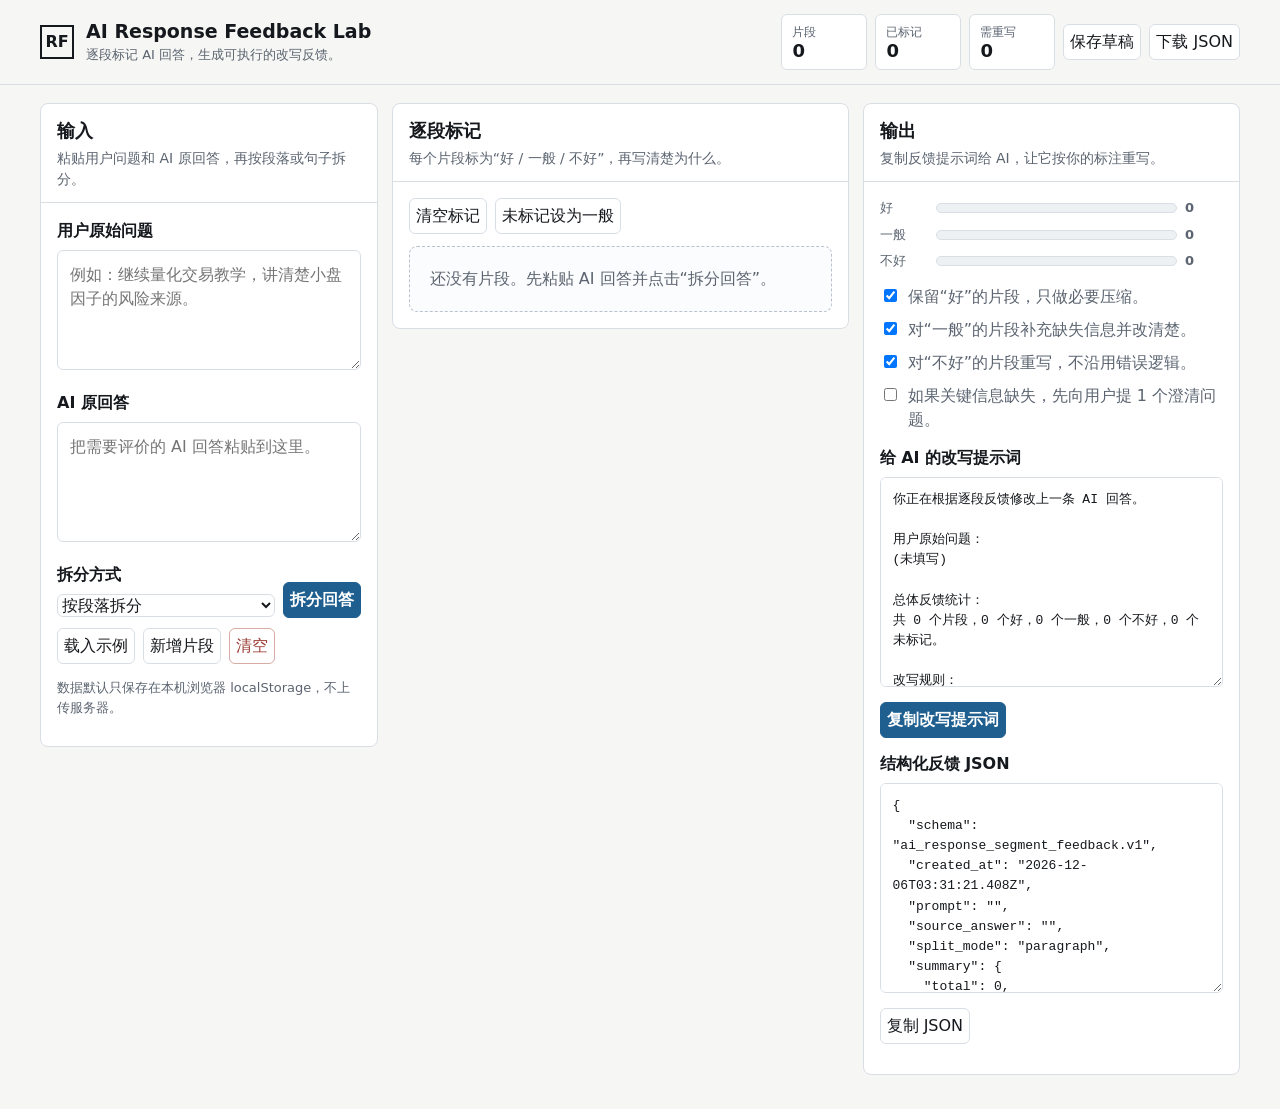
==== index.html @ b135a524 "Add AI response feedback lab MVP" ====
<!doctype html>
<html lang="zh-CN">
  <head>
    <meta charset="utf-8" />
    <meta name="viewport" content="width=device-width, initial-scale=1" />
    <title>AI Response Feedback Lab</title>
    <link rel="icon" href="data:," />
    <style>
      :root {
        color-scheme: light;
        --ink: #15181c;
        --muted: #5b6470;
        --line: #d9dee5;
        --paper: #f6f7f4;
        --panel: #ffffff;
        --blue: #1f5f8f;
        --green: #28724f;
        --amber: #9b6a16;
        --red: #9c3d35;
        --focus: #235bd8;
        --soft-blue: #e9f1f7;
        --soft-green: #eaf5ef;
        --soft-amber: #f7f0df;
        --soft-red: #f8e9e7;
      }

      * {
        box-sizing: border-box;
      }

      body {
        margin: 0;
        color: var(--ink);
        background: var(--paper);
        font-family:
          Inter, ui-sans-serif, system-ui, -apple-system, BlinkMacSystemFont,
          "Segoe UI", "PingFang SC", "Hiragino Sans GB", "Microsoft YaHei",
          sans-serif;
        line-height: 1.5;
      }

      button,
      textarea,
      select,
      input {
        font: inherit;
      }

      button {
        min-height: 36px;
        border: 1px solid var(--line);
        border-radius: 6px;
        background: var(--panel);
        color: var(--ink);
        cursor: pointer;
      }

      button:hover {
        border-color: #aab4bf;
        background: #f9fafb;
      }

      button.primary {
        border-color: var(--blue);
        background: var(--blue);
        color: #fff;
        font-weight: 700;
      }

      button.danger {
        border-color: #d7aba6;
        color: var(--red);
      }

      button:focus-visible,
      textarea:focus-visible,
      select:focus-visible,
      input:focus-visible {
        outline: 3px solid var(--focus);
        outline-offset: 2px;
      }

      textarea,
      select,
      input {
        width: 100%;
        border: 1px solid var(--line);
        border-radius: 6px;
        background: #fff;
        color: var(--ink);
      }

      textarea {
        resize: vertical;
        min-height: 120px;
        padding: 12px;
      }

      label {
        display: block;
        margin-bottom: 7px;
        font-weight: 700;
      }

      .skip-link {
        position: absolute;
        left: 16px;
        top: -80px;
        z-index: 100;
        padding: 10px 14px;
        background: var(--ink);
        color: #fff;
      }

      .skip-link:focus {
        top: 12px;
      }

      .app-header {
        position: sticky;
        top: 0;
        z-index: 20;
        display: flex;
        align-items: center;
        justify-content: space-between;
        gap: 20px;
        padding: 14px clamp(16px, 4vw, 40px);
        border-bottom: 1px solid var(--line);
        background: rgba(246, 247, 244, 0.95);
        backdrop-filter: blur(14px);
      }

      .brand {
        display: flex;
        align-items: center;
        gap: 12px;
        min-width: 240px;
      }

      .brand-mark {
        display: grid;
        place-items: center;
        width: 34px;
        height: 34px;
        border: 2px solid var(--ink);
        font-weight: 800;
      }

      .brand h1 {
        margin: 0;
        font-size: 19px;
        line-height: 1.2;
        letter-spacing: 0;
      }

      .brand p {
        margin: 2px 0 0;
        color: var(--muted);
        font-size: 13px;
      }

      .header-actions {
        display: flex;
        align-items: center;
        flex-wrap: wrap;
        gap: 8px;
      }

      .metric-strip {
        display: flex;
        gap: 8px;
        flex-wrap: wrap;
      }

      .metric {
        min-width: 86px;
        padding: 8px 10px;
        border: 1px solid var(--line);
        border-radius: 6px;
        background: var(--panel);
      }

      .metric span {
        display: block;
        color: var(--muted);
        font-size: 12px;
      }

      .metric strong {
        display: block;
        font-size: 18px;
        line-height: 1.1;
      }

      main {
        padding: 18px clamp(16px, 4vw, 40px) 34px;
      }

      .workspace {
        display: grid;
        grid-template-columns: minmax(300px, 0.85fr) minmax(360px, 1.15fr) minmax(320px, 0.95fr);
        gap: 14px;
        align-items: start;
      }

      .panel {
        border: 1px solid var(--line);
        border-radius: 8px;
        background: var(--panel);
        min-width: 0;
      }

      .panel-header {
        padding: 16px 16px 12px;
        border-bottom: 1px solid var(--line);
      }

      .panel-header h2 {
        margin: 0;
        font-size: 18px;
        line-height: 1.25;
        letter-spacing: 0;
      }

      .panel-header p {
        margin: 6px 0 0;
        color: var(--muted);
        font-size: 14px;
      }

      .panel-body {
        padding: 16px;
      }

      .field {
        margin-bottom: 14px;
      }

      .row {
        display: flex;
        gap: 8px;
        align-items: center;
        flex-wrap: wrap;
      }

      .row > * {
        flex: 1 1 auto;
      }

      .row button,
      .row select {
        flex: 0 0 auto;
      }

      .segmentation {
        display: grid;
        grid-template-columns: 1fr auto;
        gap: 8px;
        align-items: end;
      }

      .segment-list {
        display: grid;
        gap: 10px;
      }

      .segment {
        border: 1px solid var(--line);
        border-radius: 8px;
        background: #fff;
      }

      .segment[data-rating="good"] {
        border-left: 5px solid var(--green);
      }

      .segment[data-rating="ok"] {
        border-left: 5px solid var(--amber);
      }

      .segment[data-rating="bad"] {
        border-left: 5px solid var(--red);
      }

      .segment[data-rating="unrated"] {
        border-left: 5px solid #b6bec9;
      }

      .segment-head {
        display: grid;
        grid-template-columns: auto 1fr auto;
        gap: 10px;
        align-items: center;
        padding: 10px 12px;
        border-bottom: 1px solid var(--line);
        background: #fafbfc;
      }

      .segment-index {
        display: grid;
        place-items: center;
        width: 28px;
        height: 28px;
        border: 1px solid var(--line);
        border-radius: 5px;
        color: var(--muted);
        font-weight: 700;
        font-size: 13px;
      }

      .rating-group {
        display: grid;
        grid-template-columns: repeat(4, minmax(58px, auto));
        gap: 6px;
        justify-content: start;
      }

      .rating-button {
        padding: 0 10px;
      }

      .rating-button[aria-pressed="true"][data-rate="good"] {
        border-color: var(--green);
        background: var(--soft-green);
        color: var(--green);
        font-weight: 700;
      }

      .rating-button[aria-pressed="true"][data-rate="ok"] {
        border-color: var(--amber);
        background: var(--soft-amber);
        color: var(--amber);
        font-weight: 700;
      }

      .rating-button[aria-pressed="true"][data-rate="bad"] {
        border-color: var(--red);
        background: var(--soft-red);
        color: var(--red);
        font-weight: 700;
      }

      .segment-actions {
        display: flex;
        gap: 6px;
      }

      .icon-button {
        width: 36px;
        padding: 0;
      }

      .segment-body {
        display: grid;
        gap: 10px;
        padding: 12px;
      }

      .segment-text {
        min-height: 86px;
      }

      .note {
        min-height: 58px;
      }

      .empty-state {
        border: 1px dashed #b9c2cc;
        border-radius: 8px;
        padding: 20px;
        color: var(--muted);
        background: #fbfcfd;
      }

      .output-box {
        min-height: 210px;
        font-family:
          ui-monospace, SFMono-Regular, Menlo, Monaco, Consolas, "Liberation Mono",
          monospace;
        font-size: 13px;
        line-height: 1.55;
      }

      .check-list {
        display: grid;
        gap: 9px;
        margin: 0 0 14px;
      }

      .check-list label {
        display: flex;
        gap: 8px;
        align-items: start;
        margin: 0;
        font-weight: 500;
        color: var(--muted);
      }

      .check-list input {
        width: auto;
        margin-top: 4px;
      }

      .score-bars {
        display: grid;
        gap: 7px;
        margin-bottom: 14px;
      }

      .score-row {
        display: grid;
        grid-template-columns: 48px 1fr 38px;
        gap: 8px;
        align-items: center;
        color: var(--muted);
        font-size: 13px;
      }

      .bar {
        height: 10px;
        border: 1px solid var(--line);
        border-radius: 999px;
        overflow: hidden;
        background: #eef1f4;
      }

      .bar > span {
        display: block;
        height: 100%;
        width: 0;
        transition: width 160ms ease;
      }

      .bar.good > span {
        background: var(--green);
      }

      .bar.ok > span {
        background: var(--amber);
      }

      .bar.bad > span {
        background: var(--red);
      }

      .toast {
        position: fixed;
        right: 18px;
        bottom: 18px;
        z-index: 60;
        max-width: min(360px, calc(100vw - 36px));
        padding: 12px 14px;
        border: 1px solid #b8c3cf;
        border-radius: 8px;
        background: #fff;
        color: var(--ink);
        box-shadow: 0 10px 26px rgba(20, 30, 45, 0.14);
        opacity: 0;
        transform: translateY(10px);
        pointer-events: none;
        transition:
          opacity 160ms ease,
          transform 160ms ease;
      }

      .toast.visible {
        opacity: 1;
        transform: translateY(0);
      }

      .footer-note {
        margin-top: 14px;
        color: var(--muted);
        font-size: 13px;
      }

      @media (max-width: 1160px) {
        .workspace {
          grid-template-columns: 1fr;
        }

        .app-header {
          align-items: flex-start;
          flex-direction: column;
        }
      }

      @media (max-width: 640px) {
        .brand {
          min-width: 0;
        }

        .metric-strip {
          width: 100%;
          display: grid;
          grid-template-columns: repeat(3, minmax(0, 1fr));
        }

        .rating-group {
          grid-template-columns: repeat(2, minmax(92px, 1fr));
        }

        .segment-head {
          grid-template-columns: auto 1fr;
        }

        .segment-actions {
          grid-column: 1 / -1;
          justify-content: end;
        }

        .segmentation {
          grid-template-columns: 1fr;
        }
      }
    </style>
  </head>
  <body>
    <a class="skip-link" href="#workspace">跳到工作区</a>
    <header class="app-header">
      <div class="brand" aria-label="AI Response Feedback Lab">
        <div class="brand-mark" aria-hidden="true">RF</div>
        <div>
          <h1>AI Response Feedback Lab</h1>
          <p>逐段标记 AI 回答，生成可执行的改写反馈。</p>
        </div>
      </div>
      <div class="header-actions">
        <div class="metric-strip" aria-label="反馈统计">
          <div class="metric">
            <span>片段</span>
            <strong id="metricTotal">0</strong>
          </div>
          <div class="metric">
            <span>已标记</span>
            <strong id="metricRated">0</strong>
          </div>
          <div class="metric">
            <span>需重写</span>
            <strong id="metricBad">0</strong>
          </div>
        </div>
        <button id="saveButton" type="button">保存草稿</button>
        <button id="exportButton" type="button">下载 JSON</button>
      </div>
    </header>

    <main id="workspace">
      <div class="workspace">
        <section class="panel" aria-labelledby="inputTitle">
          <div class="panel-header">
            <h2 id="inputTitle">输入</h2>
            <p>粘贴用户问题和 AI 原回答，再按段落或句子拆分。</p>
          </div>
          <div class="panel-body">
            <div class="field">
              <label for="promptInput">用户原始问题</label>
              <textarea id="promptInput" placeholder="例如：继续量化交易教学，讲清楚小盘因子的风险来源。"></textarea>
            </div>
            <div class="field">
              <label for="answerInput">AI 原回答</label>
              <textarea id="answerInput" class="answer-input" placeholder="把需要评价的 AI 回答粘贴到这里。"></textarea>
            </div>
            <div class="segmentation">
              <div>
                <label for="splitMode">拆分方式</label>
                <select id="splitMode">
                  <option value="paragraph">按段落拆分</option>
                  <option value="sentence">按句子拆分</option>
                </select>
              </div>
              <button id="splitButton" class="primary" type="button">拆分回答</button>
            </div>
            <div class="row" style="margin-top: 10px">
              <button id="sampleButton" type="button">载入示例</button>
              <button id="addSegmentButton" type="button">新增片段</button>
              <button id="clearButton" class="danger" type="button">清空</button>
            </div>
            <p class="footer-note">数据默认只保存在本机浏览器 localStorage，不上传服务器。</p>
          </div>
        </section>

        <section class="panel" aria-labelledby="reviewTitle">
          <div class="panel-header">
            <h2 id="reviewTitle">逐段标记</h2>
            <p>每个片段标为“好 / 一般 / 不好”，再写清楚为什么。</p>
          </div>
          <div class="panel-body">
            <div class="row" style="margin-bottom: 12px">
              <button id="clearRatingsButton" type="button">清空标记</button>
              <button id="markUnratedOkButton" type="button">未标记设为一般</button>
            </div>
            <div id="segmentList" class="segment-list" aria-live="polite"></div>
          </div>
        </section>

        <section class="panel" aria-labelledby="outputTitle">
          <div class="panel-header">
            <h2 id="outputTitle">输出</h2>
            <p>复制反馈提示词给 AI，让它按你的标注重写。</p>
          </div>
          <div class="panel-body">
            <div class="score-bars" aria-label="评分分布">
              <div class="score-row">
                <span>好</span>
                <div class="bar good"><span id="barGood"></span></div>
                <strong id="countGood">0</strong>
              </div>
              <div class="score-row">
                <span>一般</span>
                <div class="bar ok"><span id="barOk"></span></div>
                <strong id="countOk">0</strong>
              </div>
              <div class="score-row">
                <span>不好</span>
                <div class="bar bad"><span id="barBad"></span></div>
                <strong id="countBad">0</strong>
              </div>
            </div>

            <div class="check-list" aria-label="改写规则">
              <label><input id="ruleKeepGood" type="checkbox" checked /> 保留“好”的片段，只做必要压缩。</label>
              <label><input id="ruleImproveOk" type="checkbox" checked /> 对“一般”的片段补充缺失信息并改清楚。</label>
              <label><input id="ruleReplaceBad" type="checkbox" checked /> 对“不好”的片段重写，不沿用错误逻辑。</label>
              <label><input id="ruleAskIfNeeded" type="checkbox" /> 如果关键信息缺失，先向用户提 1 个澄清问题。</label>
            </div>

            <div class="field">
              <label for="revisionPrompt">给 AI 的改写提示词</label>
              <textarea id="revisionPrompt" class="output-box" readonly></textarea>
              <div class="row" style="margin-top: 8px">
                <button id="copyPromptButton" class="primary" type="button">复制改写提示词</button>
              </div>
            </div>

            <div class="field">
              <label for="jsonOutput">结构化反馈 JSON</label>
              <textarea id="jsonOutput" class="output-box" readonly></textarea>
              <div class="row" style="margin-top: 8px">
                <button id="copyJsonButton" type="button">复制 JSON</button>
              </div>
            </div>
          </div>
        </section>
      </div>
    </main>

    <div id="toast" class="toast" role="status" aria-live="polite"></div>

    <script>
      const STORAGE_KEY = "ai-response-feedback-lab:v1";

      const sample = {
        prompt:
          "继续量化交易教学，讲清楚为什么小盘股因子可能不是 alpha，而是风险补偿。",
        answer: `你选 B，方向是对的。更严谨的答案是：B 是第一怀疑对象，但最终要按 D 处理。

小盘股看起来更容易出超额收益，原因可能是信息少、机构覆盖少、流动性差、波动大、容量小。

所以判断一个小盘有效因子，不能只看收益，要按市值分组、看 Rank IC、做市值中性化，并检查坏环境下是否大亏。

这说明所有小盘因子都不能用，最好不要碰小盘股。`
      };

      const state = {
        prompt: "",
        answer: "",
        splitMode: "paragraph",
        segments: []
      };

      const el = {
        promptInput: document.querySelector("#promptInput"),
        answerInput: document.querySelector("#answerInput"),
        splitMode: document.querySelector("#splitMode"),
        splitButton: document.querySelector("#splitButton"),
        sampleButton: document.querySelector("#sampleButton"),
        addSegmentButton: document.querySelector("#addSegmentButton"),
        clearButton: document.querySelector("#clearButton"),
        clearRatingsButton: document.querySelector("#clearRatingsButton"),
        markUnratedOkButton: document.querySelector("#markUnratedOkButton"),
        segmentList: document.querySelector("#segmentList"),
        revisionPrompt: document.querySelector("#revisionPrompt"),
        jsonOutput: document.querySelector("#jsonOutput"),
        copyPromptButton: document.querySelector("#copyPromptButton"),
        copyJsonButton: document.querySelector("#copyJsonButton"),
        exportButton: document.querySelector("#exportButton"),
        saveButton: document.querySelector("#saveButton"),
        toast: document.querySelector("#toast"),
        metricTotal: document.querySelector("#metricTotal"),
        metricRated: document.querySelector("#metricRated"),
        metricBad: document.querySelector("#metricBad"),
        countGood: document.querySelector("#countGood"),
        countOk: document.querySelector("#countOk"),
        countBad: document.querySelector("#countBad"),
        barGood: document.querySelector("#barGood"),
        barOk: document.querySelector("#barOk"),
        barBad: document.querySelector("#barBad"),
        ruleKeepGood: document.querySelector("#ruleKeepGood"),
        ruleImproveOk: document.querySelector("#ruleImproveOk"),
        ruleReplaceBad: document.querySelector("#ruleReplaceBad"),
        ruleAskIfNeeded: document.querySelector("#ruleAskIfNeeded")
      };

      function uid() {
        return Math.random().toString(36).slice(2, 9);
      }

      function showToast(message) {
        el.toast.textContent = message;
        el.toast.classList.add("visible");
        window.clearTimeout(showToast.timer);
        showToast.timer = window.setTimeout(() => {
          el.toast.classList.remove("visible");
        }, 1800);
      }

      function splitText(text, mode) {
        const cleaned = text.trim();
        if (!cleaned) return [];
        if (mode === "sentence") {
          return (
            cleaned
              .replace(/\r/g, "")
              .match(/[^。！？!?.\n]+[。！？!?.]?/g) || [cleaned]
          )
            .map((part) => part.trim())
            .filter(Boolean);
        }
        return cleaned
          .replace(/\r/g, "")
          .split(/\n\s*\n/g)
          .map((part) => part.trim())
          .filter(Boolean);
      }

      function syncInputsToState() {
        state.prompt = el.promptInput.value;
        state.answer = el.answerInput.value;
        state.splitMode = el.splitMode.value;
      }

      function createSegment(text = "") {
        return {
          id: uid(),
          text,
          rating: "unrated",
          note: ""
        };
      }

      function labelForRating(rating) {
        return {
          good: "好",
          ok: "一般",
          bad: "不好",
          unrated: "未标记"
        }[rating];
      }

      function counts() {
        return state.segments.reduce(
          (acc, segment) => {
            acc.total += 1;
            acc[segment.rating] = (acc[segment.rating] || 0) + 1;
            if (segment.rating !== "unrated") acc.rated += 1;
            return acc;
          },
          { total: 0, rated: 0, good: 0, ok: 0, bad: 0, unrated: 0 }
        );
      }

      function buildRevisionPrompt() {
        const c = counts();
        const rules = [];
        if (el.ruleKeepGood.checked) rules.push("保留标记为“好”的核心表达，只做必要压缩和衔接。");
        if (el.ruleImproveOk.checked) rules.push("标记为“一般”的片段需要补充遗漏、消除含糊、增强结构。");
        if (el.ruleReplaceBad.checked) rules.push("标记为“不好”的片段不要沿用原逻辑，应重新判断并重写。");
        if (el.ruleAskIfNeeded.checked) rules.push("如果关键信息缺失，先向用户提出 1 个最关键的澄清问题。");

        const segmentText = state.segments
          .map((segment, index) => {
            const note = segment.note.trim() || "无额外说明";
            return [
              `片段 ${index + 1}`,
              `标记：${labelForRating(segment.rating)}`,
              `用户意见：${note}`,
              "原文：",
              segment.text.trim() || "(空片段)"
            ].join("\n");
          })
          .join("\n\n---\n\n");

        return [
          "你正在根据逐段反馈修改上一条 AI 回答。",
          "",
          "用户原始问题：",
          state.prompt.trim() || "(未填写)",
          "",
          "总体反馈统计：",
          `共 ${c.total} 个片段，${c.good} 个好，${c.ok} 个一般，${c.bad} 个不好，${c.unrated} 个未标记。`,
          "",
          "改写规则：",
          ...(rules.length ? rules.map((rule, i) => `${i + 1}. ${rule}`) : ["1. 根据逐段标记重写回答。"]),
          "",
          "逐段反馈：",
          segmentText || "(还没有片段)",
          "",
          "输出要求：",
          "1. 直接给出改写后的完整回答。",
          "2. 不要解释你如何处理标记。",
          "3. 修复“不好”片段中的问题，同时保留“好”片段的有效信息。",
          "4. 回答要比原文更清楚、更准确、更贴合用户问题。"
        ].join("\n");
      }

      function buildPayload() {
        return {
          schema: "ai_response_segment_feedback.v1",
          created_at: new Date().toISOString(),
          prompt: state.prompt,
          source_answer: state.answer,
          split_mode: state.splitMode,
          summary: counts(),
          segments: state.segments.map((segment, index) => ({
            index: index + 1,
            text: segment.text,
            rating: segment.rating,
            label: labelForRating(segment.rating),
            note: segment.note
          })),
          revision_prompt: buildRevisionPrompt()
        };
      }

      function renderMetrics() {
        const c = counts();
        const total = Math.max(c.total, 1);
        el.metricTotal.textContent = String(c.total);
        el.metricRated.textContent = String(c.rated);
        el.metricBad.textContent = String(c.bad);
        el.countGood.textContent = String(c.good);
        el.countOk.textContent = String(c.ok);
        el.countBad.textContent = String(c.bad);
        el.barGood.style.width = `${(c.good / total) * 100}%`;
        el.barOk.style.width = `${(c.ok / total) * 100}%`;
        el.barBad.style.width = `${(c.bad / total) * 100}%`;
      }

      function renderOutputs() {
        el.revisionPrompt.value = buildRevisionPrompt();
        el.jsonOutput.value = JSON.stringify(buildPayload(), null, 2);
      }

      function renderSegments() {
        el.segmentList.innerHTML = "";
        if (!state.segments.length) {
          const empty = document.createElement("div");
          empty.className = "empty-state";
          empty.textContent = "还没有片段。先粘贴 AI 回答并点击“拆分回答”。";
          el.segmentList.append(empty);
          return;
        }

        state.segments.forEach((segment, index) => {
          const article = document.createElement("article");
          article.className = "segment";
          article.dataset.rating = segment.rating;

          const head = document.createElement("div");
          head.className = "segment-head";

          const number = document.createElement("div");
          number.className = "segment-index";
          number.textContent = String(index + 1);

          const ratingGroup = document.createElement("div");
          ratingGroup.className = "rating-group";
          ratingGroup.setAttribute("role", "group");
          ratingGroup.setAttribute("aria-label", `片段 ${index + 1} 评分`);

          [
            ["good", "好"],
            ["ok", "一般"],
            ["bad", "不好"],
            ["unrated", "未标记"]
          ].forEach(([value, label]) => {
            const button = document.createElement("button");
            button.type = "button";
            button.className = "rating-button";
            button.dataset.rate = value;
            button.textContent = label;
            button.setAttribute("aria-pressed", String(segment.rating === value));
            button.addEventListener("click", () => {
              segment.rating = value;
              update();
            });
            ratingGroup.append(button);
          });

          const actions = document.createElement("div");
          actions.className = "segment-actions";
          [
            ["↑", "上移", () => moveSegment(index, -1)],
            ["↓", "下移", () => moveSegment(index, 1)],
            ["×", "删除", () => deleteSegment(index)]
          ].forEach(([symbol, title, handler]) => {
            const button = document.createElement("button");
            button.type = "button";
            button.className = "icon-button";
            button.textContent = symbol;
            button.title = title;
            button.setAttribute("aria-label", `${title}片段 ${index + 1}`);
            button.addEventListener("click", handler);
            actions.append(button);
          });

          head.append(number, ratingGroup, actions);

          const body = document.createElement("div");
          body.className = "segment-body";

          const textLabel = document.createElement("label");
          textLabel.textContent = "片段原文";
          const text = document.createElement("textarea");
          text.className = "segment-text";
          text.id = `segment-text-${segment.id}`;
          textLabel.htmlFor = text.id;
          text.value = segment.text;
          text.addEventListener("input", () => {
            segment.text = text.value;
            renderOutputs();
            saveSilent();
          });

          const noteLabel = document.createElement("label");
          noteLabel.textContent = "修改意见";
          const note = document.createElement("textarea");
          note.className = "note";
          note.id = `segment-note-${segment.id}`;
          noteLabel.htmlFor = note.id;
          note.placeholder = "例如：这一段判断太绝对，需要说明限制条件。";
          note.value = segment.note;
          note.addEventListener("input", () => {
            segment.note = note.value;
            renderOutputs();
            saveSilent();
          });

          body.append(textLabel, text, noteLabel, note);
          article.append(head, body);
          el.segmentList.append(article);
        });
      }

      function update() {
        syncInputsToState();
        renderSegments();
        renderMetrics();
        renderOutputs();
        saveSilent();
      }

      function saveSilent() {
        const payload = {
          prompt: state.prompt,
          answer: state.answer,
          splitMode: state.splitMode,
          segments: state.segments,
          rules: {
            keepGood: el.ruleKeepGood.checked,
            improveOk: el.ruleImproveOk.checked,
            replaceBad: el.ruleReplaceBad.checked,
            askIfNeeded: el.ruleAskIfNeeded.checked
          }
        };
        localStorage.setItem(STORAGE_KEY, JSON.stringify(payload));
      }

      function loadSaved() {
        const raw = localStorage.getItem(STORAGE_KEY);
        if (!raw) return false;
        try {
          const saved = JSON.parse(raw);
          state.prompt = saved.prompt || "";
          state.answer = saved.answer || "";
          state.splitMode = saved.splitMode || "paragraph";
          state.segments = Array.isArray(saved.segments) ? saved.segments : [];
          el.promptInput.value = state.prompt;
          el.answerInput.value = state.answer;
          el.splitMode.value = state.splitMode;
          if (saved.rules) {
            el.ruleKeepGood.checked = saved.rules.keepGood !== false;
            el.ruleImproveOk.checked = saved.rules.improveOk !== false;
            el.ruleReplaceBad.checked = saved.rules.replaceBad !== false;
            el.ruleAskIfNeeded.checked = Boolean(saved.rules.askIfNeeded);
          }
          return true;
        } catch {
          return false;
        }
      }

      function moveSegment(index, direction) {
        const next = index + direction;
        if (next < 0 || next >= state.segments.length) return;
        const [item] = state.segments.splice(index, 1);
        state.segments.splice(next, 0, item);
        update();
      }

      function deleteSegment(index) {
        state.segments.splice(index, 1);
        update();
      }

      async function copyText(text, message) {
        try {
          await navigator.clipboard.writeText(text);
          showToast(message);
        } catch {
          const helper = document.createElement("textarea");
          helper.value = text;
          document.body.append(helper);
          helper.select();
          document.execCommand("copy");
          helper.remove();
          showToast(message);
        }
      }

      function downloadJson() {
        syncInputsToState();
        const blob = new Blob([JSON.stringify(buildPayload(), null, 2)], {
          type: "application/json"
        });
        const url = URL.createObjectURL(blob);
        const link = document.createElement("a");
        link.href = url;
        link.download = `ai-response-feedback-${new Date().toISOString().slice(0, 10)}.json`;
        document.body.append(link);
        link.click();
        link.remove();
        URL.revokeObjectURL(url);
      }

      el.promptInput.addEventListener("input", update);
      el.answerInput.addEventListener("input", update);
      el.splitMode.addEventListener("change", update);
      [el.ruleKeepGood, el.ruleImproveOk, el.ruleReplaceBad, el.ruleAskIfNeeded].forEach((input) => {
        input.addEventListener("change", update);
      });

      el.splitButton.addEventListener("click", () => {
        syncInputsToState();
        state.segments = splitText(state.answer, state.splitMode).map(createSegment);
        update();
        showToast(`已拆分为 ${state.segments.length} 个片段`);
      });

      el.sampleButton.addEventListener("click", () => {
        el.promptInput.value = sample.prompt;
        el.answerInput.value = sample.answer;
        el.splitMode.value = "paragraph";
        state.prompt = sample.prompt;
        state.answer = sample.answer;
        state.splitMode = "paragraph";
        state.segments = splitText(sample.answer, "paragraph").map((text, index) => ({
          ...createSegment(text),
          rating: ["good", "ok", "ok", "bad"][index] || "unrated",
          note:
            [
              "判断方向准确，可以保留。",
              "信息有用，但可以补充为什么要用数据验证。",
              "结构合理，建议增加具体检验指标。",
              "结论过于绝对；小盘股不是不能碰，而是要识别风险来源和成本。"
            ][index] || ""
        }));
        update();
        showToast("示例已载入");
      });

      el.addSegmentButton.addEventListener("click", () => {
        state.segments.push(createSegment(""));
        update();
      });

      el.clearButton.addEventListener("click", () => {
        if (!confirm("确定清空当前内容？")) return;
        state.prompt = "";
        state.answer = "";
        state.segments = [];
        el.promptInput.value = "";
        el.answerInput.value = "";
        update();
        showToast("已清空");
      });

      el.clearRatingsButton.addEventListener("click", () => {
        state.segments.forEach((segment) => {
          segment.rating = "unrated";
        });
        update();
      });

      el.markUnratedOkButton.addEventListener("click", () => {
        state.segments.forEach((segment) => {
          if (segment.rating === "unrated") segment.rating = "ok";
        });
        update();
      });

      el.copyPromptButton.addEventListener("click", () => {
        copyText(el.revisionPrompt.value, "已复制改写提示词");
      });

      el.copyJsonButton.addEventListener("click", () => {
        copyText(el.jsonOutput.value, "已复制 JSON");
      });

      el.exportButton.addEventListener("click", downloadJson);
      el.saveButton.addEventListener("click", () => {
        syncInputsToState();
        saveSilent();
        showToast("草稿已保存到本机浏览器");
      });

      loadSaved();
      update();
    </script>
  </body>
</html>
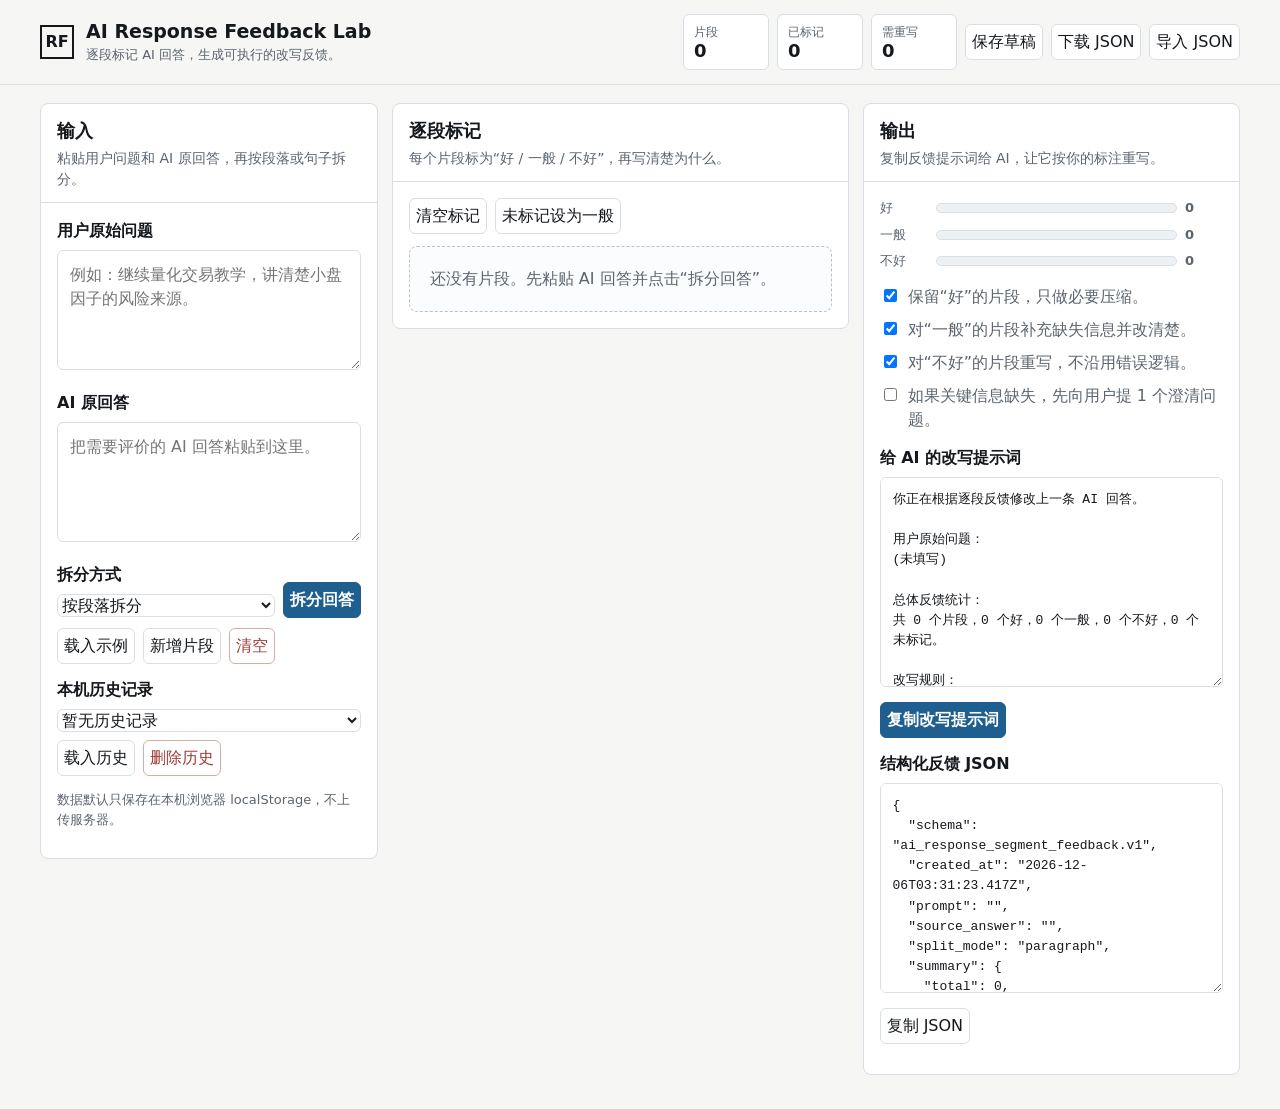
==== commit 4f57f7ea: "Add JSON import and local history" ====
--- a/index.html
+++ b/index.html
@@ -542,6 +542,8 @@
         </div>
         <button id="saveButton" type="button">保存草稿</button>
         <button id="exportButton" type="button">下载 JSON</button>
+        <button id="importButton" type="button">导入 JSON</button>
+        <input id="importFileInput" type="file" accept="application/json,.json" hidden />
       </div>
     </header>
 
@@ -576,6 +578,16 @@
               <button id="addSegmentButton" type="button">新增片段</button>
               <button id="clearButton" class="danger" type="button">清空</button>
             </div>
+            <div class="field" style="margin-top: 14px">
+              <label for="historySelect">本机历史记录</label>
+              <div class="row">
+                <select id="historySelect">
+                  <option value="">暂无历史记录</option>
+                </select>
+                <button id="loadHistoryButton" type="button">载入历史</button>
+                <button id="deleteHistoryButton" class="danger" type="button">删除历史</button>
+              </div>
+            </div>
             <p class="footer-note">数据默认只保存在本机浏览器 localStorage，不上传服务器。</p>
           </div>
         </section>
@@ -649,6 +661,7 @@
 
     <script>
       const STORAGE_KEY = "ai-response-feedback-lab:v1";
+      const HISTORY_KEY = "ai-response-feedback-lab:history:v1";
 
       const sample = {
         prompt:
@@ -686,6 +699,11 @@
         copyJsonButton: document.querySelector("#copyJsonButton"),
         exportButton: document.querySelector("#exportButton"),
         saveButton: document.querySelector("#saveButton"),
+        importButton: document.querySelector("#importButton"),
+        importFileInput: document.querySelector("#importFileInput"),
+        historySelect: document.querySelector("#historySelect"),
+        loadHistoryButton: document.querySelector("#loadHistoryButton"),
+        deleteHistoryButton: document.querySelector("#deleteHistoryButton"),
         toast: document.querySelector("#toast"),
         metricTotal: document.querySelector("#metricTotal"),
         metricRated: document.querySelector("#metricRated"),
@@ -833,6 +851,157 @@
         };
       }
 
+      function currentRules() {
+        return {
+          keepGood: el.ruleKeepGood.checked,
+          improveOk: el.ruleImproveOk.checked,
+          replaceBad: el.ruleReplaceBad.checked,
+          askIfNeeded: el.ruleAskIfNeeded.checked
+        };
+      }
+
+      function stateToDraft() {
+        return {
+          schema: "ai_response_segment_feedback.draft.v1",
+          saved_at: new Date().toISOString(),
+          prompt: state.prompt,
+          answer: state.answer,
+          source_answer: state.answer,
+          splitMode: state.splitMode,
+          split_mode: state.splitMode,
+          segments: state.segments.map((segment, index) => ({
+            id: segment.id || uid(),
+            index: index + 1,
+            text: segment.text || "",
+            rating: segment.rating || "unrated",
+            note: segment.note || ""
+          })),
+          rules: currentRules()
+        };
+      }
+
+      function applyDraft(draft) {
+        const sourceAnswer = draft.source_answer ?? draft.answer ?? "";
+        state.prompt = draft.prompt || "";
+        state.answer = sourceAnswer;
+        state.splitMode = draft.split_mode || draft.splitMode || "paragraph";
+        state.segments = Array.isArray(draft.segments)
+          ? draft.segments.map((segment) => ({
+              id: segment.id || uid(),
+              text: segment.text || "",
+              rating: ["good", "ok", "bad", "unrated"].includes(segment.rating)
+                ? segment.rating
+                : "unrated",
+              note: segment.note || ""
+            }))
+          : [];
+
+        el.promptInput.value = state.prompt;
+        el.answerInput.value = state.answer;
+        el.splitMode.value = state.splitMode;
+
+        if (draft.rules) {
+          el.ruleKeepGood.checked = draft.rules.keepGood !== false;
+          el.ruleImproveOk.checked = draft.rules.improveOk !== false;
+          el.ruleReplaceBad.checked = draft.rules.replaceBad !== false;
+          el.ruleAskIfNeeded.checked = Boolean(draft.rules.askIfNeeded);
+        }
+      }
+
+      function historyTitle(draft) {
+        const base = (draft.prompt || draft.source_answer || draft.answer || "未命名反馈")
+          .replace(/\s+/g, " ")
+          .trim();
+        return base.length > 42 ? `${base.slice(0, 42)}...` : base;
+      }
+
+      function loadHistoryItems() {
+        try {
+          const raw = localStorage.getItem(HISTORY_KEY);
+          const items = raw ? JSON.parse(raw) : [];
+          return Array.isArray(items) ? items : [];
+        } catch {
+          return [];
+        }
+      }
+
+      function saveHistoryItems(items) {
+        localStorage.setItem(HISTORY_KEY, JSON.stringify(items.slice(0, 30)));
+      }
+
+      function renderHistory() {
+        const selected = el.historySelect.value;
+        const items = loadHistoryItems();
+        el.historySelect.innerHTML = "";
+        if (!items.length) {
+          const option = document.createElement("option");
+          option.value = "";
+          option.textContent = "暂无历史记录";
+          el.historySelect.append(option);
+          return;
+        }
+        items.forEach((item) => {
+          const option = document.createElement("option");
+          option.value = item.id;
+          const day = new Date(item.saved_at).toLocaleString("zh-CN", {
+            month: "2-digit",
+            day: "2-digit",
+            hour: "2-digit",
+            minute: "2-digit"
+          });
+          option.textContent = `${day} · ${item.title}`;
+          el.historySelect.append(option);
+        });
+        if (selected && items.some((item) => item.id === selected)) {
+          el.historySelect.value = selected;
+        }
+      }
+
+      function saveCurrentToHistory() {
+        syncInputsToState();
+        const draft = stateToDraft();
+        if (!draft.prompt.trim() && !draft.source_answer.trim() && !draft.segments.length) {
+          showToast("没有可保存的内容");
+          return;
+        }
+        const item = {
+          id: uid(),
+          saved_at: draft.saved_at,
+          title: historyTitle(draft),
+          draft
+        };
+        const items = loadHistoryItems();
+        saveHistoryItems([item, ...items]);
+        saveSilent();
+        renderHistory();
+        el.historySelect.value = item.id;
+        showToast("已保存到本机历史记录");
+      }
+
+      function loadSelectedHistory() {
+        const id = el.historySelect.value;
+        const item = loadHistoryItems().find((entry) => entry.id === id);
+        if (!item) {
+          showToast("没有选中的历史记录");
+          return;
+        }
+        applyDraft(item.draft);
+        update();
+        showToast("历史记录已载入");
+      }
+
+      function deleteSelectedHistory() {
+        const id = el.historySelect.value;
+        if (!id) {
+          showToast("没有选中的历史记录");
+          return;
+        }
+        const items = loadHistoryItems().filter((entry) => entry.id !== id);
+        saveHistoryItems(items);
+        renderHistory();
+        showToast("历史记录已删除");
+      }
+
       function renderMetrics() {
         const c = counts();
         const total = Math.max(c.total, 1);
@@ -962,19 +1131,7 @@
       }
 
       function saveSilent() {
-        const payload = {
-          prompt: state.prompt,
-          answer: state.answer,
-          splitMode: state.splitMode,
-          segments: state.segments,
-          rules: {
-            keepGood: el.ruleKeepGood.checked,
-            improveOk: el.ruleImproveOk.checked,
-            replaceBad: el.ruleReplaceBad.checked,
-            askIfNeeded: el.ruleAskIfNeeded.checked
-          }
-        };
-        localStorage.setItem(STORAGE_KEY, JSON.stringify(payload));
+        localStorage.setItem(STORAGE_KEY, JSON.stringify(stateToDraft()));
       }
 
       function loadSaved() {
@@ -982,19 +1139,7 @@
         if (!raw) return false;
         try {
           const saved = JSON.parse(raw);
-          state.prompt = saved.prompt || "";
-          state.answer = saved.answer || "";
-          state.splitMode = saved.splitMode || "paragraph";
-          state.segments = Array.isArray(saved.segments) ? saved.segments : [];
-          el.promptInput.value = state.prompt;
-          el.answerInput.value = state.answer;
-          el.splitMode.value = state.splitMode;
-          if (saved.rules) {
-            el.ruleKeepGood.checked = saved.rules.keepGood !== false;
-            el.ruleImproveOk.checked = saved.rules.improveOk !== false;
-            el.ruleReplaceBad.checked = saved.rules.replaceBad !== false;
-            el.ruleAskIfNeeded.checked = Boolean(saved.rules.askIfNeeded);
-          }
+          applyDraft(saved);
           return true;
         } catch {
           return false;
@@ -1042,6 +1187,28 @@
         link.click();
         link.remove();
         URL.revokeObjectURL(url);
+      }
+
+      function importJsonFile(file) {
+        if (!file) return;
+        const reader = new FileReader();
+        reader.addEventListener("load", () => {
+          try {
+            const payload = JSON.parse(String(reader.result || "{}"));
+            applyDraft(payload);
+            update();
+            showToast("JSON 已导入");
+          } catch {
+            showToast("导入失败：不是有效 JSON");
+          } finally {
+            el.importFileInput.value = "";
+          }
+        });
+        reader.addEventListener("error", () => {
+          showToast("导入失败：无法读取文件");
+          el.importFileInput.value = "";
+        });
+        reader.readAsText(file);
       }
 
       el.promptInput.addEventListener("input", update);
@@ -1119,13 +1286,20 @@
       });
 
       el.exportButton.addEventListener("click", downloadJson);
+      el.importButton.addEventListener("click", () => {
+        el.importFileInput.click();
+      });
+      el.importFileInput.addEventListener("change", () => {
+        importJsonFile(el.importFileInput.files[0]);
+      });
       el.saveButton.addEventListener("click", () => {
-        syncInputsToState();
-        saveSilent();
-        showToast("草稿已保存到本机浏览器");
+        saveCurrentToHistory();
       });
+      el.loadHistoryButton.addEventListener("click", loadSelectedHistory);
+      el.deleteHistoryButton.addEventListener("click", deleteSelectedHistory);
 
       loadSaved();
+      renderHistory();
       update();
     </script>
   </body>
